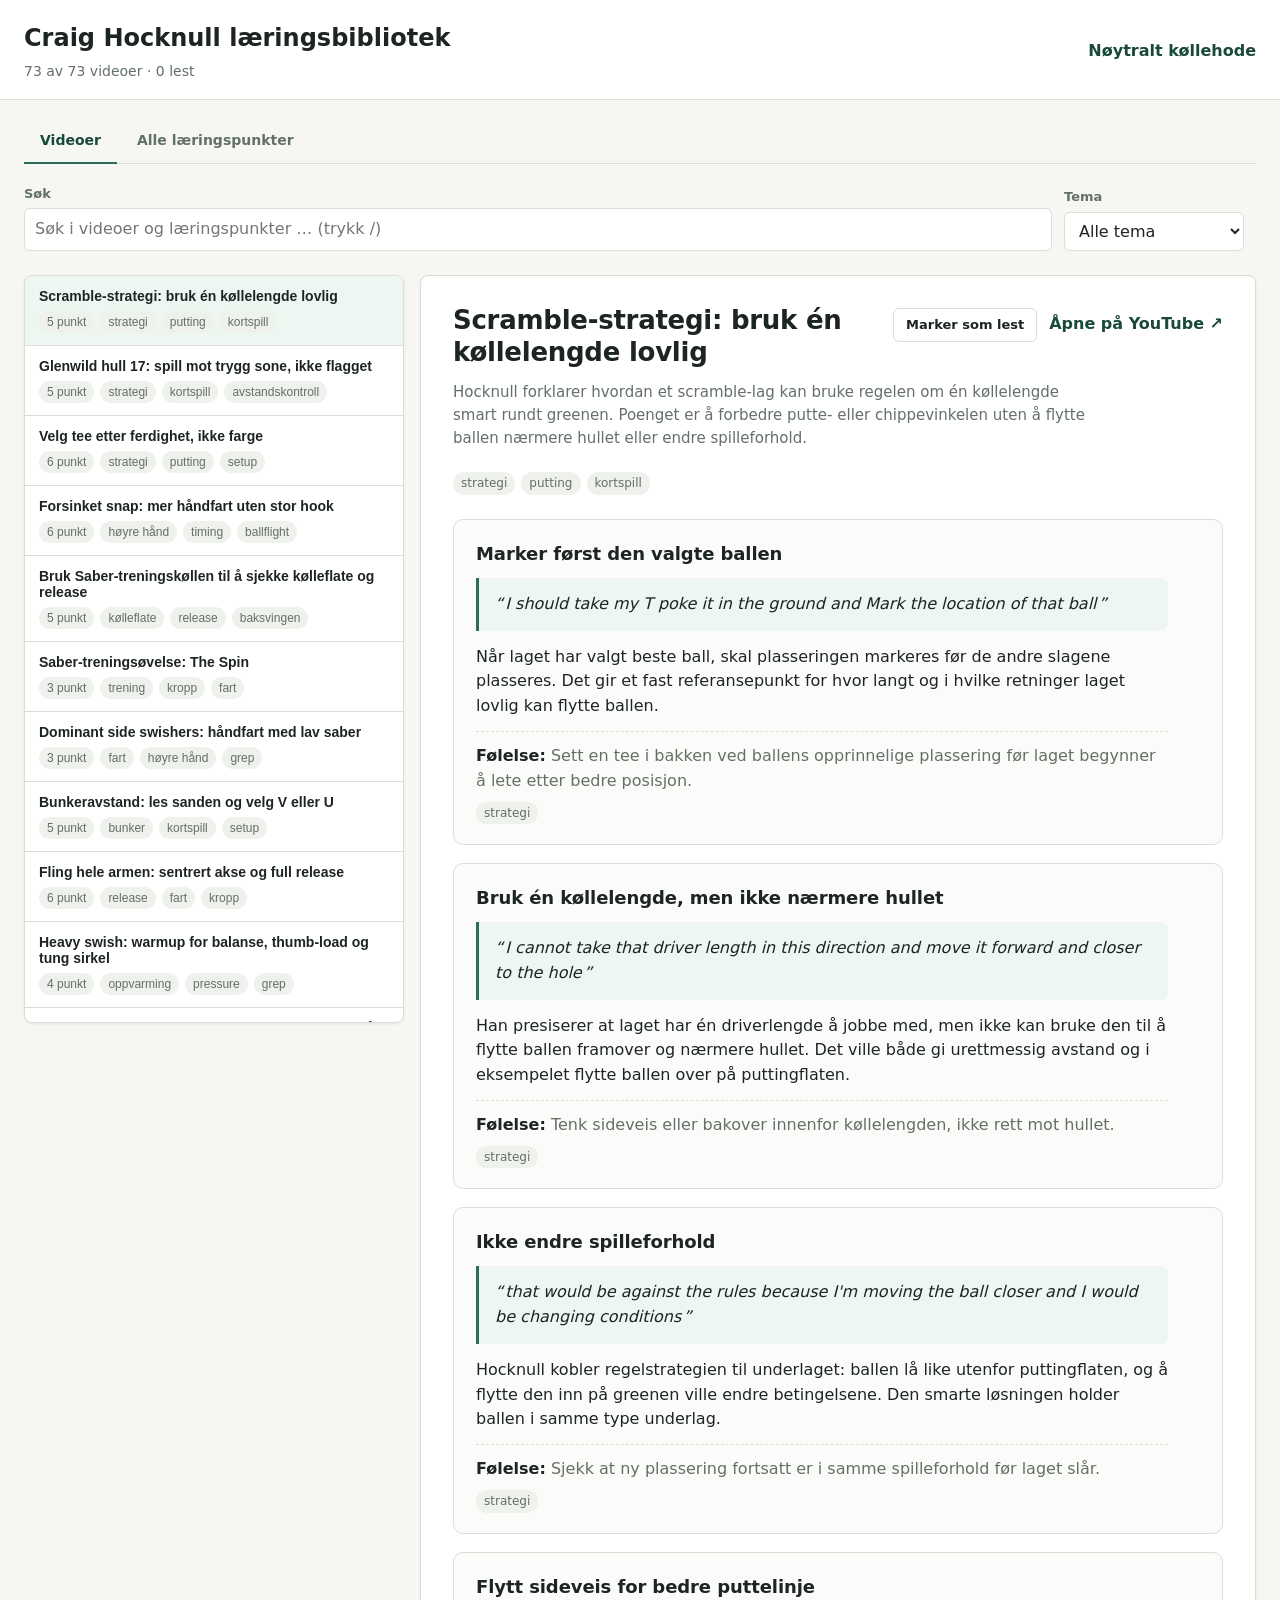
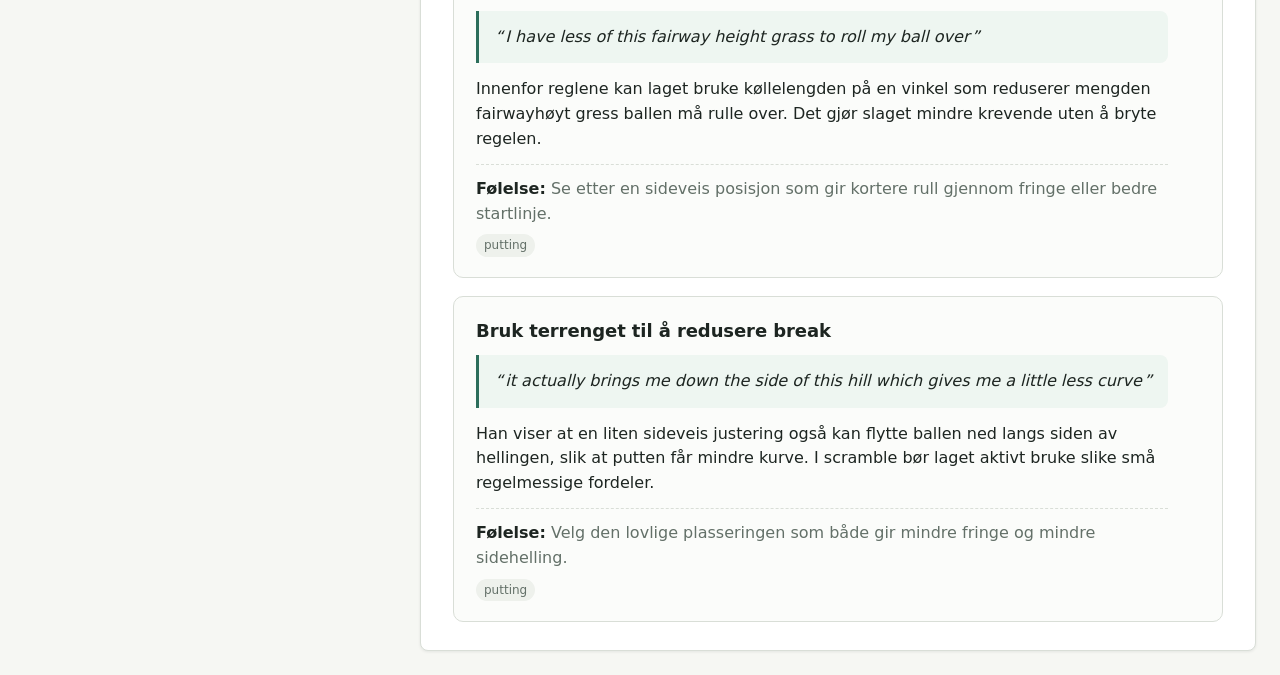
==== index.html @ 53acc23d "Publiser Hocknull læringsbibliotek" ====
<!doctype html>
<html lang="no">
  <head>
    <meta charset="utf-8" />
    <meta name="viewport" content="width=device-width, initial-scale=1" />
    <title>Craig Hocknull læringsbibliotek</title>
    <link rel="stylesheet" href="styles.css" />
  </head>
  <body>
    <header class="topbar">
      <div>
        <h1>Craig Hocknull læringsbibliotek</h1>
        <p id="status" aria-live="polite"></p>
      </div>
      <nav class="toplinks" aria-label="Sider">
        <a class="repo-link" href="noytralt-kollehode.html">Nøytralt køllehode</a>
      </nav>
    </header>

    <main>
      <nav class="view-tabs" role="tablist" aria-label="Visning">
        <button type="button" id="videosTab" class="view-tab active" data-view="videos" role="tab" aria-selected="true" aria-controls="videosView">Videoer</button>
        <button type="button" id="pointsTab" class="view-tab" data-view="points" role="tab" aria-selected="false" aria-controls="pointsView" tabindex="-1">Alle læringspunkter</button>
      </nav>

      <section class="toolbar" aria-label="Søk og filter">
        <label>
          <span>Søk</span>
          <input id="search" type="search" placeholder="Søk i videoer og læringspunkter … (trykk /)" />
        </label>
        <label>
          <span>Tema</span>
          <select id="topic">
            <option value="">Alle tema</option>
          </select>
        </label>
        <button type="button" id="clearFilters" class="ghost-button clear-filters" hidden>Tøm filter</button>
      </section>

      <section class="layout" id="videosView" role="tabpanel" aria-labelledby="videosTab">
        <aside class="video-list" id="videoList" aria-label="Videoer"></aside>
        <article class="details" id="details">
          <p class="empty">Velg en video for å se læringspunkter.</p>
        </article>
      </section>

      <section class="points-view" id="pointsView" role="tabpanel" aria-labelledby="pointsTab" hidden></section>
    </main>

    <script src="app.js?v=20260509-2" type="module"></script>
  </body>
</html>
---- styles.css ----
:root {
  color-scheme: light dark;
  --bg: #f6f7f3;
  --panel: #ffffff;
  --panel-soft: #fbfcfa;
  --text: #1d2521;
  --muted: #637068;
  --line: #d9ded7;
  --accent: #2c6e5b;
  --accent-strong: #18493b;
  --quote-bg: #eef6f1;
  --pill-bg: #eef1ec;
  --shadow: 0 1px 3px rgba(16, 24, 20, 0.08);
  --measure: 68ch;
}

@media (prefers-color-scheme: dark) {
  :root {
    --bg: #131715;
    --panel: #1b211e;
    --panel-soft: #1f2622;
    --text: #e7ece8;
    --muted: #9aa6a0;
    --line: #2c352f;
    --accent: #6cc1a4;
    --accent-strong: #92d5bb;
    --quote-bg: #1d2c26;
    --pill-bg: #232a26;
    --shadow: 0 1px 3px rgba(0, 0, 0, 0.4);
  }
}

* {
  box-sizing: border-box;
}

body {
  margin: 0;
  background: var(--bg);
  color: var(--text);
  font-family: ui-sans-serif, system-ui, -apple-system, BlinkMacSystemFont, "Segoe UI", sans-serif;
  line-height: 1.55;
  -webkit-font-smoothing: antialiased;
}

.topbar {
  display: flex;
  align-items: center;
  justify-content: space-between;
  gap: 16px;
  padding: 20px 24px 16px;
  border-bottom: 1px solid var(--line);
  background: var(--panel);
  position: sticky;
  top: 0;
  z-index: 20;
}

h1 {
  margin: 0;
  font-size: 24px;
  font-weight: 720;
  letter-spacing: 0;
}

#status {
  margin: 4px 0 0;
  color: var(--muted);
  font-size: 14px;
}

.repo-link,
.open-link {
  color: var(--accent-strong);
  text-decoration: none;
  font-weight: 650;
}

.toplinks {
  display: flex;
  flex-wrap: wrap;
  justify-content: flex-end;
  gap: 12px;
}

main {
  padding: 16px 24px 24px;
}

.view-tabs {
  display: flex;
  gap: 4px;
  margin: 4px 0 12px;
  border-bottom: 1px solid var(--line);
}

.view-tab {
  border: 0;
  background: transparent;
  color: var(--muted);
  font: inherit;
  font-weight: 600;
  font-size: 14px;
  padding: 10px 16px;
  cursor: pointer;
  border-bottom: 2px solid transparent;
  margin-bottom: -1px;
}

.view-tab:hover {
  color: var(--text);
}

.view-tab.active {
  color: var(--accent-strong);
  border-bottom-color: var(--accent);
}

.view-tab:focus-visible {
  outline: 2px solid var(--accent);
  outline-offset: -2px;
}

.toolbar {
  display: grid;
  grid-template-columns: minmax(220px, 1fr) 180px auto;
  gap: 12px;
  margin-bottom: 16px;
  position: sticky;
  top: 73px;
  z-index: 10;
  background: var(--bg);
  padding: 8px 0;
  align-items: end;
}

.clear-filters {
  height: 38px;
  white-space: nowrap;
}

label span {
  display: block;
  margin-bottom: 4px;
  color: var(--muted);
  font-size: 13px;
  font-weight: 650;
}

input,
select {
  width: 100%;
  min-height: 38px;
  border: 1px solid var(--line);
  border-radius: 6px;
  background: var(--panel);
  color: var(--text);
  font: inherit;
  padding: 8px 10px;
}

.layout {
  display: grid;
  grid-template-columns: minmax(260px, 380px) minmax(0, 1fr);
  gap: 16px;
  align-items: start;
}

.video-list,
.details {
  background: var(--panel);
  border: 1px solid var(--line);
  border-radius: 8px;
  box-shadow: var(--shadow);
}

.video-list {
  max-height: calc(100vh - 152px);
  overflow: auto;
}

.video-button {
  width: 100%;
  display: block;
  border: 0;
  border-bottom: 1px solid var(--line);
  background: transparent;
  color: inherit;
  text-align: left;
  padding: 12px 14px;
  cursor: pointer;
}

.video-button:hover,
.video-button.active {
  background: var(--quote-bg);
}

.video-button:focus-visible {
  outline: 2px solid var(--accent);
  outline-offset: -2px;
}

.video-button.is-read .video-title {
  color: var(--muted);
  font-weight: 600;
}

.video-button.is-read .video-title::before {
  content: "✓ ";
  color: var(--accent);
  font-weight: 700;
}

.video-title {
  display: block;
  font-weight: 700;
  font-size: 14px;
}

.video-meta {
  display: flex;
  flex-wrap: wrap;
  gap: 6px;
  margin-top: 7px;
}

.pill {
  display: inline-flex;
  align-items: center;
  min-height: 22px;
  border: 0;
  border-radius: 999px;
  background: var(--pill-bg);
  color: var(--muted);
  font: inherit;
  font-size: 12px;
  padding: 2px 8px;
}

.pill[data-topic] {
  cursor: pointer;
  transition: background 0.12s;
}

.pill[data-topic]:hover,
.pill[data-topic]:focus-visible {
  background: var(--accent);
  color: var(--panel);
  outline: none;
}

.points-view {
  display: grid;
  gap: 16px;
}

.cross-point {
  background: var(--panel);
  border: 1px solid var(--line);
  border-radius: 10px;
  box-shadow: var(--shadow);
  padding: 22px 26px;
}

.cross-point h3 {
  margin: 0 0 12px;
  font-size: 19px;
  letter-spacing: -0.005em;
  max-width: var(--measure);
}

.cross-point p {
  margin: 8px 0;
  max-width: var(--measure);
}

.cross-point .point-quote {
  margin: 0 0 14px;
  padding: 14px 16px;
  border-left: 3px solid var(--accent);
  background: var(--quote-bg);
  border-radius: 0 8px 8px 0;
  font-size: 16px;
  font-style: italic;
  max-width: var(--measure);
}

.cross-point .point-quote::before { content: "“"; }
.cross-point .point-quote::after { content: "”"; }

.cross-point .feel {
  margin-top: 12px;
  padding-top: 12px;
  border-top: 1px dashed var(--line);
  color: var(--muted);
  max-width: var(--measure);
}

.cross-point .feel strong {
  color: var(--text);
}

.cross-point-footer {
  display: flex;
  align-items: center;
  justify-content: space-between;
  flex-wrap: wrap;
  gap: 12px;
  margin-top: 16px;
  padding-top: 14px;
  border-top: 1px solid var(--line);
}

.cross-point-source {
  color: var(--accent-strong);
  text-decoration: none;
  font-weight: 650;
  font-size: 14px;
  max-width: 100%;
  overflow: hidden;
  text-overflow: ellipsis;
  white-space: nowrap;
}

.cross-point-source:hover {
  text-decoration: underline;
}

.details {
  min-height: 420px;
  padding: 28px 32px;
}

.details-header {
  display: flex;
  align-items: baseline;
  justify-content: space-between;
  gap: 16px;
  flex-wrap: wrap;
  margin-bottom: 6px;
}

.details-actions {
  display: flex;
  align-items: center;
  gap: 12px;
  flex-shrink: 0;
}

.ghost-button {
  border: 1px solid var(--line);
  background: transparent;
  color: var(--text);
  border-radius: 6px;
  padding: 6px 12px;
  font: inherit;
  font-size: 13px;
  font-weight: 600;
  cursor: pointer;
  transition: background 0.12s, border-color 0.12s;
}

.ghost-button:hover {
  background: var(--pill-bg);
}

.ghost-button[aria-pressed="true"] {
  background: var(--quote-bg);
  border-color: var(--accent);
  color: var(--accent-strong);
}

.ghost-button:focus-visible {
  outline: 2px solid var(--accent);
  outline-offset: 1px;
}

.details h2 {
  margin: 0;
  font-size: 26px;
  line-height: 1.25;
  letter-spacing: -0.01em;
  max-width: var(--measure);
  flex: 1;
}

.summary {
  margin: 12px 0 22px;
  color: var(--muted);
  font-size: 15px;
  max-width: var(--measure);
}

.related-sources {
  margin-top: 22px;
  padding: 18px 20px;
  border: 1px solid var(--line);
  border-radius: 8px;
  background: var(--panel-soft);
  max-width: var(--measure);
}

.related-sources h3 {
  margin: 0 0 12px;
  font-size: 16px;
  letter-spacing: 0;
}

.related-sources ul {
  display: grid;
  gap: 12px;
  margin: 0;
  padding: 0;
  list-style: none;
}

.related-sources a {
  color: var(--accent-strong);
  font-weight: 700;
  text-decoration: none;
}

.related-sources a:hover {
  text-decoration: underline;
}

.related-sources p {
  margin: 4px 0 0;
  color: var(--muted);
  font-size: 14px;
}

.points {
  display: grid;
  gap: 18px;
  margin-top: 24px;
}

.point {
  border: 1px solid var(--line);
  border-radius: 10px;
  padding: 20px 22px;
  background: var(--panel-soft);
}

.point h3 {
  margin: 0 0 10px;
  font-size: 18px;
  letter-spacing: -0.005em;
  max-width: var(--measure);
}

.point p {
  margin: 8px 0;
  max-width: var(--measure);
}

.point .point-quote {
  margin: 0 0 14px;
  padding: 14px 16px;
  border-left: 3px solid var(--accent);
  background: var(--quote-bg);
  border-radius: 0 8px 8px 0;
  font-size: 16px;
  font-style: italic;
  color: var(--text);
  max-width: var(--measure);
}

.point .point-quote::before {
  content: "“";
  margin-right: 2px;
}

.point .point-quote::after {
  content: "”";
  margin-left: 2px;
}

.point .feel {
  margin-top: 12px;
  padding-top: 12px;
  border-top: 1px dashed var(--line);
  color: var(--muted);
  max-width: var(--measure);
}

.point .feel strong {
  color: var(--text);
}

blockquote {
  margin: 10px 0 0;
  border-left: 3px solid var(--accent);
  color: var(--muted);
  padding-left: 12px;
}

blockquote a {
  display: inline-block;
  margin-left: 8px;
  color: var(--accent-strong);
  font-weight: 650;
  text-decoration: none;
}

.article-page {
  max-width: 1040px;
  margin: 0 auto;
}

.article-hero,
.article-section,
.concept-card {
  background: var(--panel);
  border: 1px solid var(--line);
  border-radius: 8px;
  box-shadow: var(--shadow);
}

.article-hero {
  padding: 24px;
  margin-bottom: 16px;
}

.article-hero h2 {
  max-width: 820px;
  margin: 0 0 12px;
  font-size: 28px;
  line-height: 1.2;
  letter-spacing: 0;
}

.article-hero p:last-child,
.article-section p:last-child,
.concept-card p:last-child {
  margin-bottom: 0;
}

.eyebrow {
  margin: 0 0 8px;
  color: var(--accent-strong);
  font-size: 13px;
  font-weight: 750;
  text-transform: uppercase;
}

.article-grid {
  display: grid;
  grid-template-columns: repeat(2, minmax(0, 1fr));
  gap: 16px;
  margin-bottom: 16px;
}

.three-columns {
  grid-template-columns: repeat(3, minmax(0, 1fr));
}

.concept-card,
.article-section {
  padding: 18px;
}

.concept-card-strong {
  background: var(--quote-bg);
}

.concept-card h3,
.article-section h2,
.definition-list h3 {
  margin: 0 0 8px;
  letter-spacing: 0;
}

.article-section {
  margin-bottom: 16px;
}

.article-section h2 {
  font-size: 21px;
}

.definition-list {
  display: grid;
  gap: 12px;
  margin-top: 12px;
}

.definition-list > div {
  border-left: 3px solid var(--line);
  padding-left: 12px;
}

.practice-list {
  margin: 0;
  padding-left: 22px;
}

.practice-list li {
  margin: 8px 0;
}

.source-grid {
  display: grid;
  grid-template-columns: repeat(auto-fit, minmax(150px, 1fr));
  gap: 8px;
  margin-top: 12px;
}

.source-grid a {
  border: 1px solid var(--line);
  border-radius: 6px;
  background: var(--panel-soft);
  color: var(--accent-strong);
  padding: 8px 10px;
  text-decoration: none;
  font-weight: 650;
}

.source-details {
  margin-top: 14px;
}

.source-details summary {
  color: var(--accent-strong);
  cursor: pointer;
  font-weight: 700;
}

.empty {
  color: var(--muted);
}

.list-empty {
  margin: 0;
  padding: 14px;
}

@media (max-width: 780px) {
  .topbar,
  main {
    padding-left: 14px;
    padding-right: 14px;
  }

  .toolbar,
  .layout,
  .article-grid,
  .three-columns {
    grid-template-columns: 1fr;
  }

  .toolbar {
    position: static;
  }

  .video-list {
    max-height: 360px;
  }

  .details {
    padding: 20px;
  }

  .cross-point {
    padding: 18px 20px;
  }
}
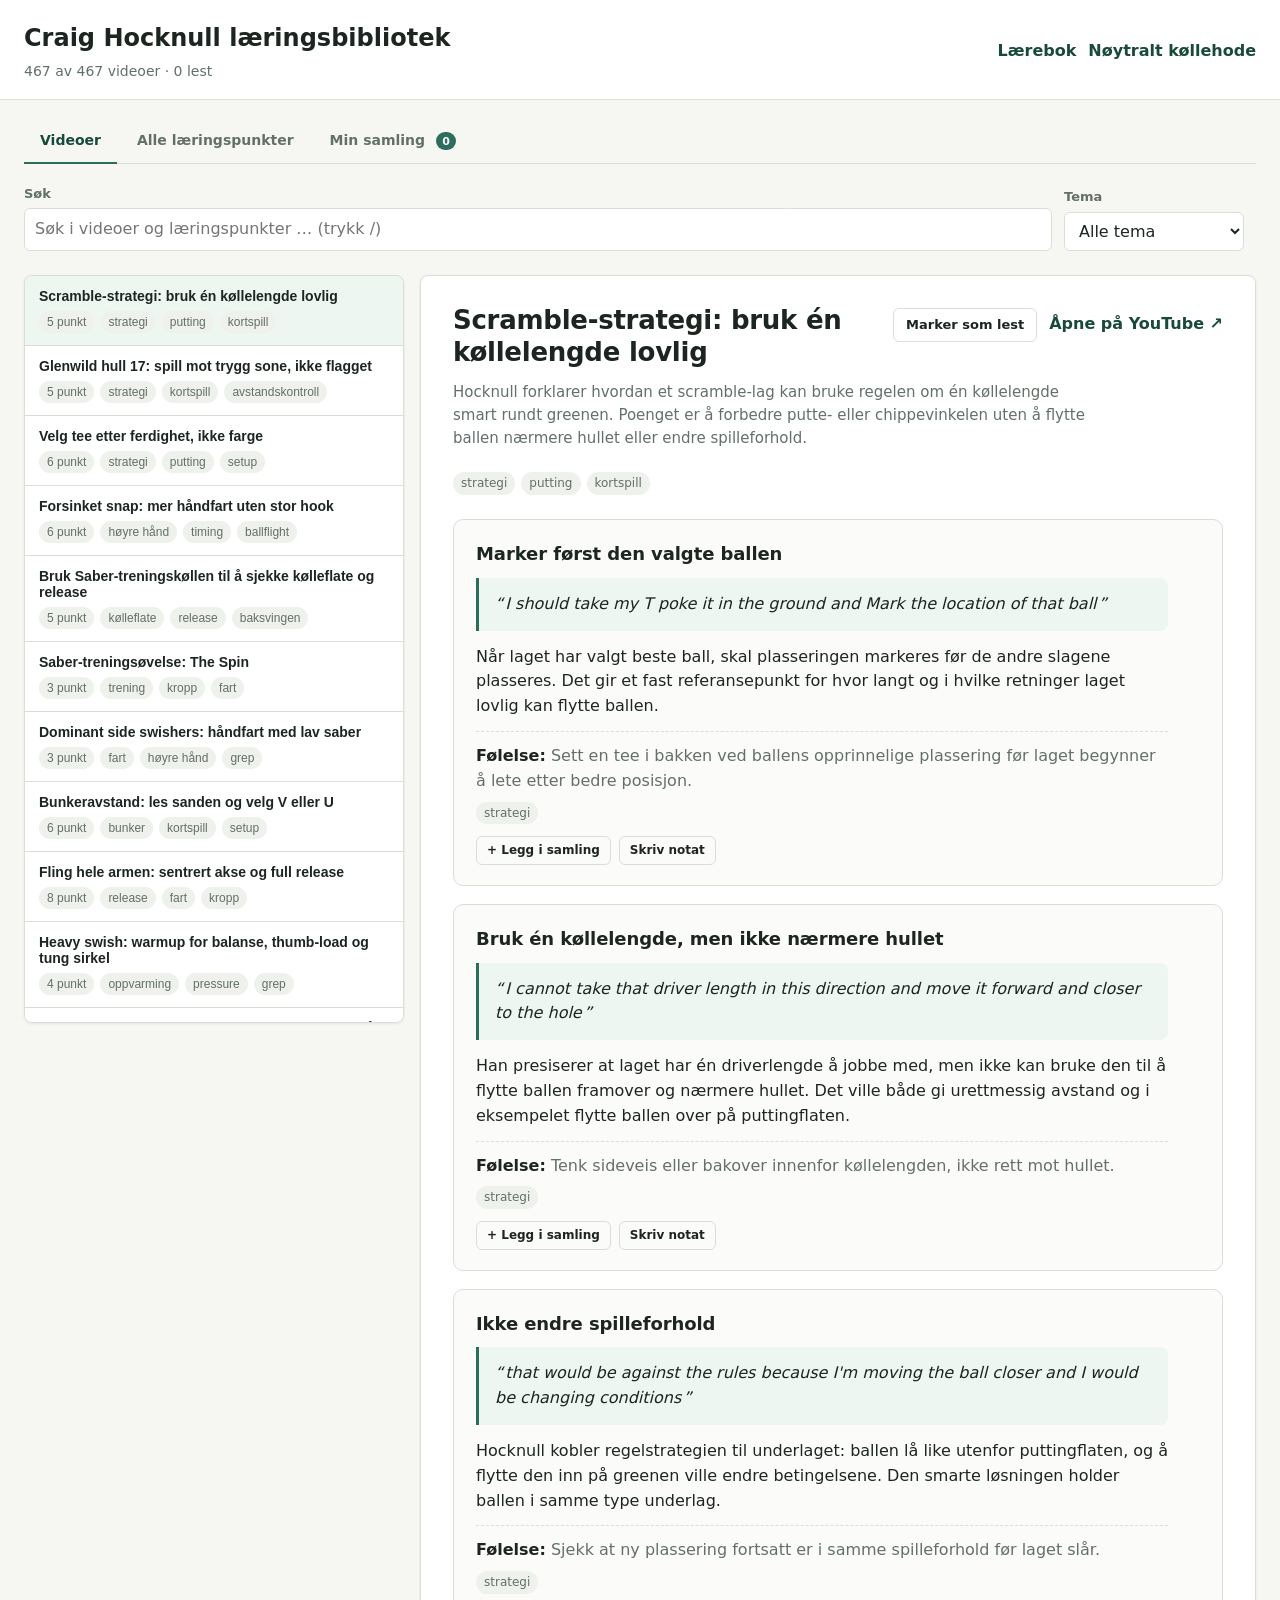
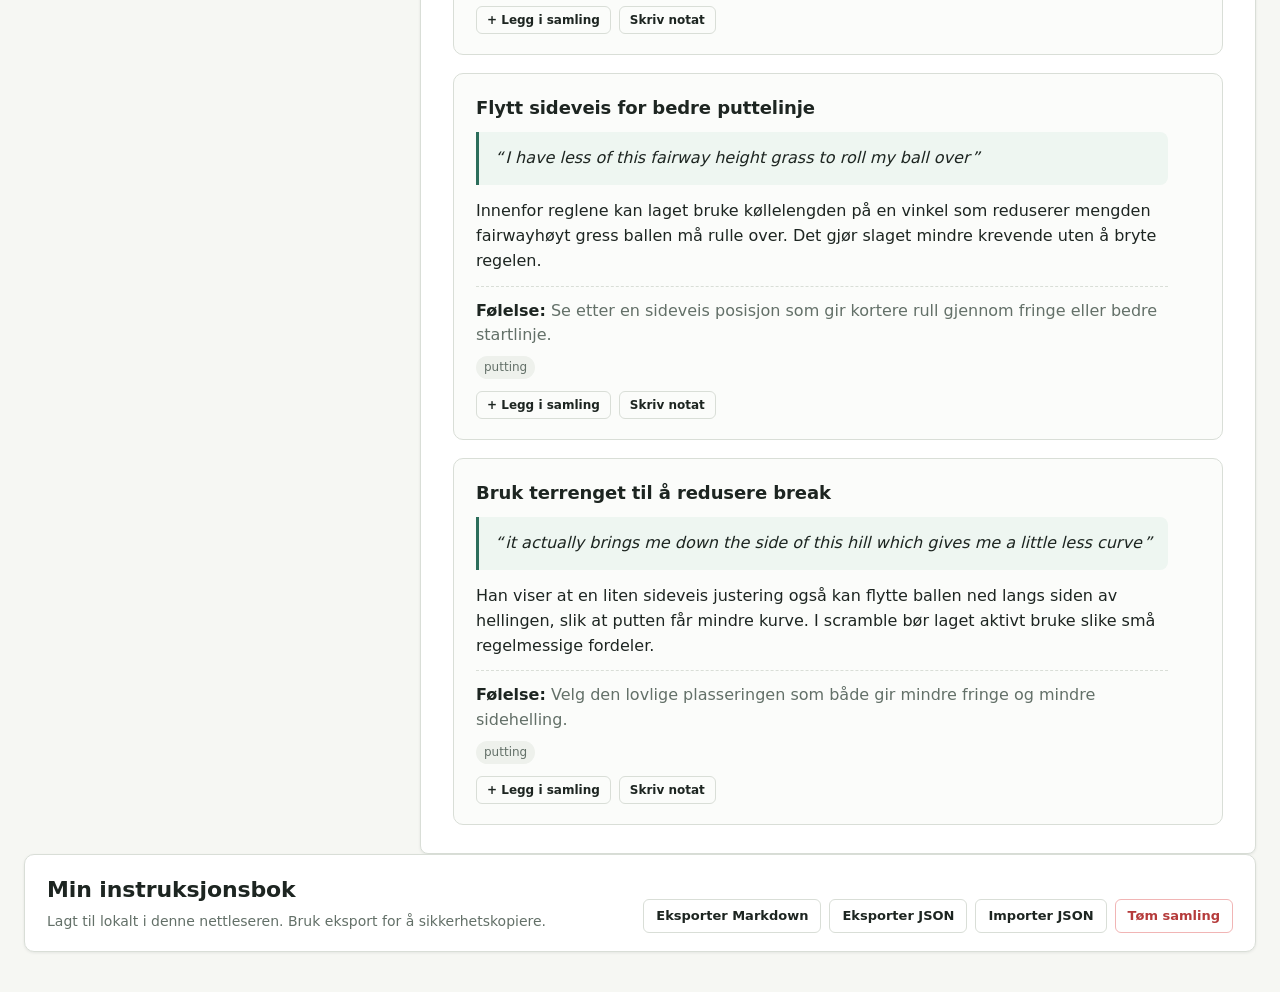
==== commit 7affcc2c: "Synk fra youtube/docs - 380 nye video-analyser (88 -> 468) - Ny laerebok.html med 65 kapitler i 20 d" ====
--- a/index.html
+++ b/index.html
@@ -3,7 +3,10 @@
   <head>
     <meta charset="utf-8" />
     <meta name="viewport" content="width=device-width, initial-scale=1" />
-    <title>Craig Hocknull læringsbibliotek</title>
+    <title>⛳ Hocknull-bibliotek</title>
+    <meta name="theme-color" content="#18493b" />
+    <link rel="icon" type="image/svg+xml" href="favicon.svg?v=20260510-1" />
+    <link rel="apple-touch-icon" href="favicon.svg?v=20260510-1" />
     <link rel="stylesheet" href="styles.css" />
   </head>
   <body>
@@ -13,6 +16,7 @@
         <p id="status" aria-live="polite"></p>
       </div>
       <nav class="toplinks" aria-label="Sider">
+        <a class="repo-link" href="laerebok.html">Lærebok</a>
         <a class="repo-link" href="noytralt-kollehode.html">Nøytralt køllehode</a>
       </nav>
     </header>
@@ -21,6 +25,7 @@
       <nav class="view-tabs" role="tablist" aria-label="Visning">
         <button type="button" id="videosTab" class="view-tab active" data-view="videos" role="tab" aria-selected="true" aria-controls="videosView">Videoer</button>
         <button type="button" id="pointsTab" class="view-tab" data-view="points" role="tab" aria-selected="false" aria-controls="pointsView" tabindex="-1">Alle læringspunkter</button>
+        <button type="button" id="collectionTab" class="view-tab" data-view="collection" role="tab" aria-selected="false" aria-controls="collectionView" tabindex="-1">Min samling <span class="tab-count" id="collectionCount" hidden>0</span></button>
       </nav>
 
       <section class="toolbar" aria-label="Søk og filter">
@@ -45,8 +50,25 @@
       </section>
 
       <section class="points-view" id="pointsView" role="tabpanel" aria-labelledby="pointsTab" hidden></section>
+
+      <section class="collection-view" id="collectionView" role="tabpanel" aria-labelledby="collectionTab" hidden>
+        <header class="collection-header">
+          <div>
+            <h2>Min instruksjonsbok</h2>
+            <p class="collection-intro">Lagt til lokalt i denne nettleseren. Bruk eksport for å sikkerhetskopiere.</p>
+          </div>
+          <div class="collection-actions">
+            <button type="button" id="collectionExportMd" class="ghost-button">Eksporter Markdown</button>
+            <button type="button" id="collectionExportJson" class="ghost-button">Eksporter JSON</button>
+            <button type="button" id="collectionImport" class="ghost-button">Importer JSON</button>
+            <button type="button" id="collectionClear" class="ghost-button danger">Tøm samling</button>
+          </div>
+        </header>
+        <input type="file" id="collectionImportFile" accept="application/json" hidden />
+        <div id="collectionList" class="collection-list"></div>
+      </section>
     </main>
 
-    <script src="app.js?v=20260509-2" type="module"></script>
+    <script src="app.js?v=20260510-2" type="module"></script>
   </body>
 </html>
--- a/styles.css
+++ b/styles.css
@@ -376,6 +376,338 @@
   outline-offset: 1px;
 }
 
+.ghost-button.danger {
+  border-color: rgba(220, 70, 70, 0.4);
+  color: #b53b3b;
+}
+
+.ghost-button.danger:hover {
+  background: rgba(220, 70, 70, 0.08);
+}
+
+.tab-count {
+  display: inline-flex;
+  align-items: center;
+  justify-content: center;
+  min-width: 20px;
+  height: 18px;
+  margin-left: 6px;
+  padding: 0 6px;
+  border-radius: 999px;
+  background: var(--accent);
+  color: var(--panel);
+  font-size: 11px;
+  font-weight: 700;
+  line-height: 1;
+}
+
+.point-actions {
+  display: flex;
+  flex-wrap: wrap;
+  gap: 8px;
+  margin-top: 12px;
+}
+
+.point-actions .ghost-button {
+  font-size: 12px;
+  padding: 4px 10px;
+}
+
+.point-note {
+  margin-top: 12px;
+  padding: 10px 12px;
+  border: 1px dashed var(--line);
+  border-radius: 8px;
+  background: var(--panel-soft);
+}
+
+.point-note label {
+  display: block;
+  font-size: 12px;
+  font-weight: 650;
+  color: var(--muted);
+  margin-bottom: 6px;
+}
+
+.point-note textarea {
+  width: 100%;
+  min-height: 70px;
+  border: 1px solid var(--line);
+  border-radius: 6px;
+  background: var(--panel);
+  color: var(--text);
+  font: inherit;
+  font-size: 14px;
+  padding: 8px 10px;
+  resize: vertical;
+}
+
+.point-note textarea:focus-visible {
+  outline: 2px solid var(--accent);
+  outline-offset: 1px;
+}
+
+.point-note-status {
+  margin-top: 6px;
+  font-size: 12px;
+  color: var(--muted);
+}
+
+.collection-view {
+  display: grid;
+  gap: 16px;
+}
+
+.collection-header {
+  display: flex;
+  flex-wrap: wrap;
+  align-items: flex-end;
+  justify-content: space-between;
+  gap: 16px;
+  padding: 18px 22px;
+  background: var(--panel);
+  border: 1px solid var(--line);
+  border-radius: 10px;
+  box-shadow: var(--shadow);
+}
+
+.collection-header h2 {
+  margin: 0 0 4px;
+  font-size: 22px;
+  letter-spacing: -0.005em;
+}
+
+.collection-intro {
+  margin: 0;
+  color: var(--muted);
+  font-size: 14px;
+  max-width: 540px;
+}
+
+.collection-actions {
+  display: flex;
+  flex-wrap: wrap;
+  gap: 8px;
+}
+
+.collection-list {
+  display: grid;
+  gap: 16px;
+}
+
+.collection-card {
+  background: var(--panel);
+  border: 1px solid var(--line);
+  border-radius: 10px;
+  box-shadow: var(--shadow);
+  padding: 20px 24px;
+}
+
+.collection-card h3 {
+  margin: 0 0 8px;
+  font-size: 18px;
+  letter-spacing: -0.005em;
+  max-width: var(--measure);
+}
+
+.collection-card p {
+  margin: 6px 0;
+  max-width: var(--measure);
+}
+
+.collection-card .point-quote {
+  margin: 0 0 12px;
+  padding: 12px 14px;
+  border-left: 3px solid var(--accent);
+  background: var(--quote-bg);
+  border-radius: 0 8px 8px 0;
+  font-style: italic;
+  max-width: var(--measure);
+}
+
+.collection-card .feel {
+  margin-top: 10px;
+  padding-top: 10px;
+  border-top: 1px dashed var(--line);
+  color: var(--muted);
+  max-width: var(--measure);
+}
+
+.collection-card .feel strong {
+  color: var(--text);
+}
+
+.collection-card-footer {
+  display: flex;
+  align-items: center;
+  justify-content: space-between;
+  flex-wrap: wrap;
+  gap: 10px;
+  margin-top: 14px;
+  padding-top: 12px;
+  border-top: 1px solid var(--line);
+}
+
+.collection-card-source {
+  color: var(--accent-strong);
+  text-decoration: none;
+  font-weight: 650;
+  font-size: 13px;
+}
+
+.collection-card-source:hover {
+  text-decoration: underline;
+}
+
+.collection-empty {
+  padding: 24px;
+  border: 1px dashed var(--line);
+  border-radius: 10px;
+  background: var(--panel-soft);
+  color: var(--muted);
+}
+
+.laerebok-toc {
+  margin: 0 0 24px;
+  padding: 18px 22px;
+  background: var(--panel);
+  border: 1px solid var(--line);
+  border-radius: 10px;
+  box-shadow: var(--shadow);
+}
+
+.laerebok-toc strong {
+  display: block;
+  margin-bottom: 10px;
+  font-size: 13px;
+  text-transform: uppercase;
+  color: var(--accent-strong);
+  letter-spacing: 0.04em;
+}
+
+.laerebok-toc ol {
+  display: grid;
+  grid-template-columns: repeat(auto-fill, minmax(260px, 1fr));
+  gap: 4px 16px;
+  margin: 0;
+  padding: 0;
+  list-style: none;
+}
+
+.laerebok-toc a {
+  display: block;
+  padding: 4px 0;
+  color: var(--accent-strong);
+  text-decoration: none;
+  font-size: 14px;
+  font-weight: 600;
+}
+
+.laerebok-toc a:hover {
+  text-decoration: underline;
+}
+
+.laerebok-toc .toc-num {
+  color: var(--muted);
+  margin-right: 6px;
+  font-variant-numeric: tabular-nums;
+}
+
+.laerebok {
+  background: var(--panel);
+  border: 1px solid var(--line);
+  border-radius: 10px;
+  box-shadow: var(--shadow);
+  padding: 32px 40px;
+  max-width: 880px;
+  margin: 0 auto;
+}
+
+.laerebok h1 {
+  margin: 0 0 12px;
+  font-size: 30px;
+  letter-spacing: -0.01em;
+}
+
+.laerebok h2 {
+  margin: 36px 0 14px;
+  font-size: 24px;
+  letter-spacing: -0.005em;
+  padding-bottom: 6px;
+  border-bottom: 1px solid var(--line);
+  scroll-margin-top: 12px;
+}
+
+.laerebok h3 {
+  margin: 24px 0 10px;
+  font-size: 18px;
+  color: var(--accent-strong);
+  scroll-margin-top: 12px;
+}
+
+.laerebok p {
+  margin: 10px 0;
+  max-width: var(--measure);
+}
+
+.laerebok ul,
+.laerebok ol {
+  margin: 10px 0;
+  padding-left: 24px;
+  max-width: var(--measure);
+}
+
+.laerebok li {
+  margin: 4px 0;
+}
+
+.laerebok blockquote {
+  margin: 16px 0;
+  padding: 12px 18px;
+  border-left: 3px solid var(--accent);
+  background: var(--quote-bg);
+  border-radius: 0 8px 8px 0;
+  color: var(--text);
+  max-width: var(--measure);
+}
+
+.laerebok hr {
+  margin: 32px 0;
+  border: 0;
+  border-top: 1px solid var(--line);
+}
+
+.laerebok strong {
+  color: var(--text);
+}
+
+.laerebok a {
+  color: var(--accent-strong);
+  text-decoration: underline;
+  text-decoration-color: rgba(24, 73, 59, 0.3);
+}
+
+.laerebok a:hover {
+  text-decoration-color: var(--accent-strong);
+}
+
+.laerebok code {
+  background: var(--pill-bg);
+  padding: 1px 6px;
+  border-radius: 4px;
+  font-size: 13px;
+}
+
+@media (max-width: 780px) {
+  .laerebok {
+    padding: 22px 20px;
+  }
+
+  .laerebok-toc ol {
+    grid-template-columns: 1fr;
+  }
+}
+
 .details h2 {
   margin: 0;
   font-size: 26px;
